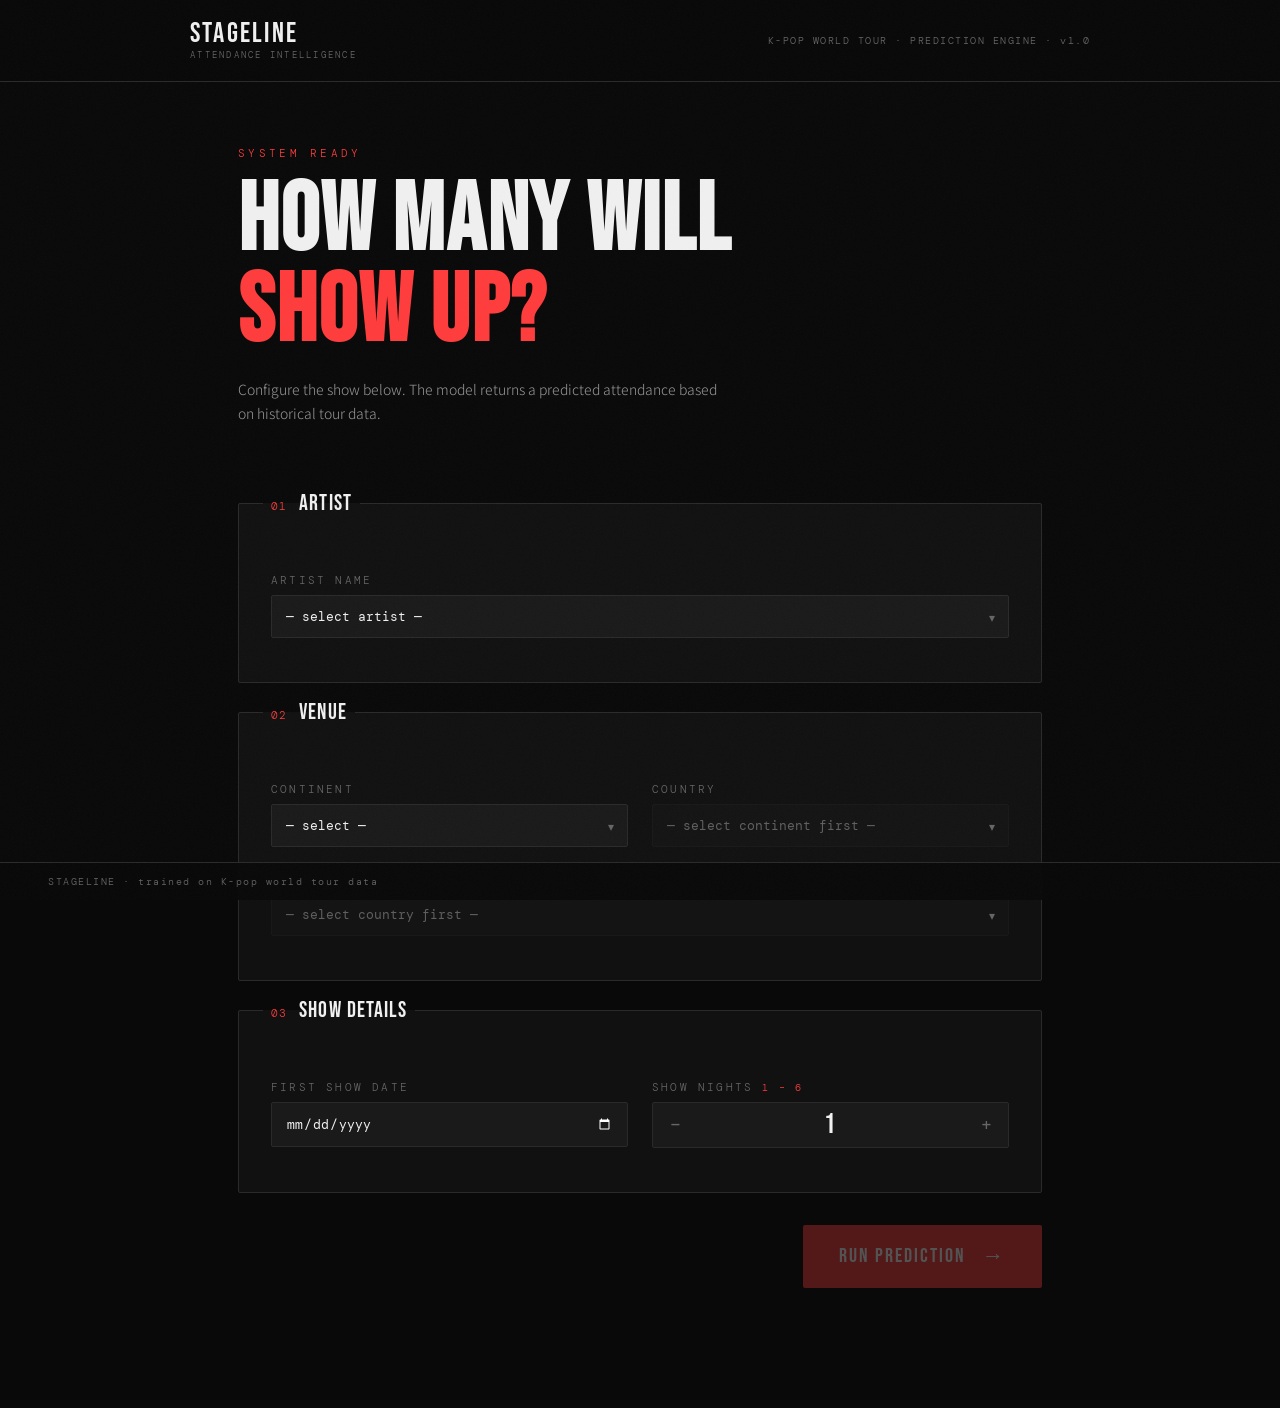
==== frontend/index.html @ 8417b803 "adds a basic fronted and makes the api work" ====
<!DOCTYPE html>
<html lang="en">
<head>
  <meta charset="UTF-8" >
  <meta name="viewport" content="width=device-width, initial-scale=1.0" >

  <title>STAGELINE — Attendance Intelligence</title>

  <link rel="preconnect" href="https://fonts.googleapis.com" >
  <link rel="preconnect" href="https://fonts.gstatic.com" crossorigin >
  <link href="https://fonts.googleapis.com/css2?family=Bebas+Neue&family=DM+Mono:ital,wght@0,300;0,400;0,500;1,300&family=Noto+Sans+KR:wght@300;400;700&display=swap" rel="stylesheet" >

  <link rel="stylesheet" href="style.css" >
  <script src="app.js" defer></script>
</head>
<body>

  <div class="noise"></div>

  <header>
    <div class="header-inner">
      <div class="wordmark">
        <span class="wordmark-main">STAGELINE</span>
        <span class="wordmark-sub">attendance intelligence</span>
      </div>
      <div class="header-tag">K-POP WORLD TOUR · PREDICTION ENGINE · v1.0</div>
    </div>
  </header>

  <main>
    <section class="hero">
      <div class="hero-label">SYSTEM READY</div>
      <h1 class="hero-title">How many will<br><em>show up?</em></h1>
      <p class="hero-sub">Configure the show below. The model returns a predicted attendance based on historical tour data.</p>
    </section>

    <form id="prediction-form" autocomplete="off">

      <!-- ── ARTIST ──────────────────────────────────────────────────── -->
      <fieldset class="card" id="card-artist">
        <legend>
          <span class="legend-num">01</span>
          <span class="legend-text">Artist</span>
        </legend>

        <div class="field-row">
          <div class="field full">
            <label for="artist_name">Artist name</label>
            <div class="select-wrap">
              <select id="artist_name" name="artist_name" required>
                <option value="">— select artist —</option>
              </select>
            </div>
          </div>
        </div>

        <div class="field-row artist-meta" id="artist-meta" aria-hidden="true">
          <div class="meta-pill" id="meta-gender"></div>
          <div class="meta-pill" id="meta-members"></div>
          <div class="meta-pill" id="meta-generation"></div>
          <div class="meta-pill" id="meta-company"></div>
          <div class="meta-pill" id="meta-debut"></div>
        </div>
      </fieldset>

      <!-- ── VENUE ───────────────────────────────────────────────────── -->
      <fieldset class="card" id="card-venue">
        <legend>
          <span class="legend-num">02</span>
          <span class="legend-text">Venue</span>
        </legend>

        <div class="field-row">
          <div class="field">
            <label for="continent">Continent</label>
            <div class="select-wrap">
              <select id="continent" name="continent" required>
                <option value="">— select —</option>
              </select>
            </div>
          </div>
          <div class="field">
            <label for="country">Country</label>
            <div class="select-wrap">
              <select id="country" name="country" required disabled>
                <option value="">— select continent first —</option>
              </select>
            </div>
          </div>
        </div>

        <div class="field-row">
          <div class="field full">
            <label for="venue_name">Venue</label>
            <div class="select-wrap">
              <select id="venue_name" name="venue_name" required disabled>
                <option value="">— select country first —</option>
              </select>
            </div>
          </div>
        </div>

        <div class="field-row venue-meta" id="venue-meta" aria-hidden="true">
          <div class="meta-pill" id="meta-venue-type"></div>
          <div class="meta-pill capacity-pill" id="meta-capacity"></div>
          <div class="meta-pill" id="meta-city"></div>
        </div>
      </fieldset>

      <!-- ── SHOW ────────────────────────────────────────────────────── -->
      <fieldset class="card" id="card-show">
        <legend>
          <span class="legend-num">03</span>
          <span class="legend-text">Show details</span>
        </legend>

        <div class="field-row">
          <div class="field">
            <label for="show_date">First show date</label>
            <input type="date" id="show_date" name="show_date" required >
          </div>
          <div class="field">
            <label for="show_nights">Show nights <span class="range-hint">1 – 6</span></label>
            <div class="nights-wrap">
              <button type="button" class="night-btn" id="nights-dec" aria-label="decrease">−</button>
              <span id="nights-display">1</span>
              <button type="button" class="night-btn" id="nights-inc" aria-label="increase">+</button>
              <input type="hidden" id="show_nights" name="show_nights" value="1" >
            </div>
          </div>
        </div>

        <div class="field-row date-meta" id="date-meta" aria-hidden="true">
          <div class="meta-pill" id="meta-years-debut"></div>
          <div class="meta-pill" id="meta-age-bucket"></div>
        </div>
      </fieldset>

      <!-- ── SUBMIT ──────────────────────────────────────────────────── -->
      <div class="submit-row">
        <button type="submit" id="submit-btn" class="submit-btn" disabled>
          <span class="submit-label">RUN PREDICTION</span>
          <span class="submit-arrow">→</span>
        </button>
      </div>

    </form>

    <!-- ── RESULT ──────────────────────────────────────────────────────── -->
    <section id="result-section" class="result-section" aria-live="polite" hidden>
      <div class="result-card">
        <div class="result-label">PREDICTED ATTENDANCE</div>
        <div class="result-number" id="result-number">—</div>
        <div class="result-context" id="result-context"></div>
        <button type="button" class="reset-btn" id="reset-btn">← NEW PREDICTION</button>
      </div>
    </section>

  </main>

  <footer>
    <span>STAGELINE · trained on K-pop world tour data</span>
    <span id="footer-model"></span>
  </footer>
</body>
</html>
---- frontend/style.css ----
/* ── Reset & root ─────────────────────────────────────────────────────────── */
*, *::before, *::after { box-sizing: border-box; margin: 0; padding: 0; }

:root {
  --bg:         #090909;
  --surface:    #111111;
  --surface-2:  #1a1a1a;
  --border:     #2a2a2a;
  --border-hot: #ff3c3c;
  --accent:     #ff3c3c;
  --accent-dim: rgba(255, 60, 60, 0.12);
  --text:       #f0f0f0;
  --text-muted: #666;
  --text-dim:   #999;
  --mono:       'DM Mono', monospace;
  --display:    'Bebas Neue', sans-serif;
  --body:       'Noto Sans KR', sans-serif;
  --radius:     2px;
  --gap:        24px;
}

html { font-size: 16px; }

body {
  background: var(--bg);
  color: var(--text);
  font-family: var(--body);
  font-weight: 300;
  min-height: 100vh;
  overflow-x: hidden;
}

/* ── Noise overlay ────────────────────────────────────────────────────────── */
.noise {
  pointer-events: none;
  position: fixed;
  inset: 0;
  z-index: 999;
  opacity: 0.03;
  background-image: url("data:image/svg+xml,%3Csvg viewBox='0 0 256 256' xmlns='http://www.w3.org/2000/svg'%3E%3Cfilter id='noise'%3E%3CfeTurbulence type='fractalNoise' baseFrequency='0.9' numOctaves='4' stitchTiles='stitch'/%3E%3C/filter%3E%3Crect width='100%25' height='100%25' filter='url(%23noise)'/%3E%3C/svg%3E");
  background-size: 200px;
}

/* ── Header ───────────────────────────────────────────────────────────────── */
header {
  border-bottom: 1px solid var(--border);
  padding: 20px 48px;
  position: sticky;
  top: 0;
  background: rgba(9,9,9,0.92);
  backdrop-filter: blur(12px);
  z-index: 100;
  animation: fadeDown 0.6s ease both;
}

.header-inner {
  max-width: 900px;
  margin: 0 auto;
  display: flex;
  align-items: center;
  justify-content: space-between;
}

.wordmark { display: flex; flex-direction: column; gap: 1px; }

.wordmark-main {
  font-family: var(--display);
  font-size: 28px;
  letter-spacing: 0.08em;
  line-height: 1;
  color: var(--text);
}

.wordmark-sub {
  font-family: var(--mono);
  font-size: 9px;
  letter-spacing: 0.25em;
  color: var(--text-muted);
  text-transform: uppercase;
}

.header-tag {
  font-family: var(--mono);
  font-size: 10px;
  letter-spacing: 0.15em;
  color: var(--text-muted);
}

/* ── Main layout ──────────────────────────────────────────────────────────── */
main {
  max-width: 900px;
  margin: 0 auto;
  padding: 64px 48px 120px;
}

/* ── Hero ─────────────────────────────────────────────────────────────────── */
.hero {
  margin-bottom: 64px;
  animation: fadeUp 0.7s 0.1s ease both;
}

.hero-label {
  font-family: var(--mono);
  font-size: 11px;
  letter-spacing: 0.3em;
  color: var(--accent);
  margin-bottom: 16px;
}

.hero-title {
  font-family: var(--display);
  font-size: clamp(56px, 8vw, 96px);
  line-height: 0.95;
  letter-spacing: 0.02em;
  margin-bottom: 20px;
}

.hero-title em {
  font-style: normal;
  color: var(--accent);
}

.hero-sub {
  font-size: 14px;
  color: var(--text-dim);
  max-width: 480px;
  line-height: 1.7;
  font-weight: 300;
}

/* ── Cards / fieldsets ────────────────────────────────────────────────────── */
fieldset {
  border: 1px solid var(--border);
  border-radius: var(--radius);
  padding: 32px 32px 28px;
  margin-bottom: 16px;
  background: var(--surface);
  position: relative;
  transition: border-color 0.2s;
}

fieldset:focus-within {
  border-color: #333;
}

legend {
  display: flex;
  align-items: baseline;
  gap: 12px;
  padding: 0 8px;
  margin-left: -8px;
}

.legend-num {
  font-family: var(--mono);
  font-size: 11px;
  color: var(--accent);
  letter-spacing: 0.1em;
}

.legend-text {
  font-family: var(--display);
  font-size: 22px;
  letter-spacing: 0.05em;
  color: var(--text);
}

/* Animation stagger for cards */
#card-artist { animation: fadeUp 0.7s 0.2s ease both; }
#card-venue  { animation: fadeUp 0.7s 0.3s ease both; }
#card-show   { animation: fadeUp 0.7s 0.4s ease both; }

/* ── Field rows ───────────────────────────────────────────────────────────── */
.field-row {
  display: flex;
  gap: var(--gap);
  margin-top: 24px;
}

.field {
  display: flex;
  flex-direction: column;
  gap: 8px;
  flex: 1;
}

.field.full { flex: 1 1 100%; }

label {
  font-family: var(--mono);
  font-size: 11px;
  letter-spacing: 0.2em;
  color: var(--text-muted);
  text-transform: uppercase;
}

.range-hint {
  color: var(--border-hot);
  font-size: 10px;
}

/* ── Selects ──────────────────────────────────────────────────────────────── */
.select-wrap { position: relative; }

.select-wrap::after {
  content: '▾';
  position: absolute;
  right: 14px;
  top: 50%;
  transform: translateY(-50%);
  color: var(--text-muted);
  pointer-events: none;
  font-size: 12px;
}

select {
  width: 100%;
  appearance: none;
  background: var(--surface-2);
  border: 1px solid var(--border);
  border-radius: var(--radius);
  color: var(--text);
  font-family: var(--mono);
  font-size: 13px;
  padding: 12px 40px 12px 14px;
  cursor: pointer;
  transition: border-color 0.15s, background 0.15s;
  outline: none;
}

select:focus {
  border-color: var(--accent);
  background: #161616;
}

select:disabled {
  opacity: 0.35;
  cursor: not-allowed;
}

select option { background: #1a1a1a; }

/* ── Date input ───────────────────────────────────────────────────────────── */
input[type="date"] {
  width: 100%;
  background: var(--surface-2);
  border: 1px solid var(--border);
  border-radius: var(--radius);
  color: var(--text);
  font-family: var(--mono);
  font-size: 13px;
  padding: 12px 14px;
  outline: none;
  transition: border-color 0.15s;
  color-scheme: dark;
}

input[type="date"]:focus { border-color: var(--accent); }

/* ── Nights stepper ───────────────────────────────────────────────────────── */
.nights-wrap {
  display: flex;
  align-items: center;
  gap: 0;
  border: 1px solid var(--border);
  border-radius: var(--radius);
  overflow: hidden;
  background: var(--surface-2);
}

.night-btn {
  background: none;
  border: none;
  color: var(--text-muted);
  font-size: 18px;
  width: 44px;
  height: 44px;
  cursor: pointer;
  transition: background 0.15s, color 0.15s;
  font-family: var(--mono);
  display: flex;
  align-items: center;
  justify-content: center;
}

.night-btn:hover {
  background: var(--accent-dim);
  color: var(--accent);
}

#nights-display {
  flex: 1;
  text-align: center;
  font-family: var(--display);
  font-size: 28px;
  color: var(--text);
  letter-spacing: 0.05em;
  line-height: 44px;
  user-select: none;
}

/* ── Meta pills ───────────────────────────────────────────────────────────── */
.artist-meta, .venue-meta, .date-meta {
  flex-wrap: wrap;
  gap: 8px;
  margin-top: 16px;
  opacity: 0;
  transform: translateY(4px);
  transition: opacity 0.3s, transform 0.3s;
}

.artist-meta.visible,
.venue-meta.visible,
.date-meta.visible {
  opacity: 1;
  transform: translateY(0);
}

.meta-pill {
  font-family: var(--mono);
  font-size: 11px;
  letter-spacing: 0.1em;
  color: var(--text-dim);
  background: var(--surface-2);
  border: 1px solid var(--border);
  border-radius: 2px;
  padding: 4px 10px;
  white-space: nowrap;
}

.meta-pill:empty { display: none; }

.capacity-pill {
  color: var(--accent);
  border-color: rgba(255,60,60,0.3);
  background: var(--accent-dim);
}

/* ── Submit button ────────────────────────────────────────────────────────── */
.submit-row {
  display: flex;
  justify-content: flex-end;
  margin-top: 32px;
  animation: fadeUp 0.7s 0.5s ease both;
}

.submit-btn {
  display: flex;
  align-items: center;
  gap: 16px;
  background: var(--accent);
  color: #fff;
  border: none;
  border-radius: var(--radius);
  padding: 18px 36px;
  cursor: pointer;
  font-family: var(--display);
  font-size: 20px;
  letter-spacing: 0.1em;
  transition: background 0.15s, transform 0.1s, opacity 0.2s;
  position: relative;
  overflow: hidden;
}

.submit-btn::before {
  content: '';
  position: absolute;
  inset: 0;
  background: rgba(255,255,255,0.08);
  opacity: 0;
  transition: opacity 0.15s;
}

.submit-btn:hover:not(:disabled)::before { opacity: 1; }
.submit-btn:active:not(:disabled) { transform: scale(0.98); }

.submit-btn:disabled {
  opacity: 0.3;
  cursor: not-allowed;
}

.submit-arrow {
  font-size: 22px;
  transition: transform 0.2s;
}

.submit-btn:hover:not(:disabled) .submit-arrow {
  transform: translateX(4px);
}

.submit-btn.loading .submit-label { opacity: 0.6; }
.submit-btn.loading .submit-arrow { animation: spin 0.8s linear infinite; }

/* ── Result section ───────────────────────────────────────────────────────── */
.result-section {
  margin-top: 48px;
}

.result-section[hidden] { display: none; }

.result-card {
  border: 1px solid var(--accent);
  background: var(--accent-dim);
  border-radius: var(--radius);
  padding: 48px;
  display: flex;
  flex-direction: column;
  align-items: center;
  gap: 12px;
  animation: resultIn 0.5s cubic-bezier(0.22, 1, 0.36, 1) both;
}

.result-label {
  font-family: var(--mono);
  font-size: 11px;
  letter-spacing: 0.3em;
  color: var(--accent);
}

.result-number {
  font-family: var(--display);
  font-size: clamp(72px, 12vw, 120px);
  line-height: 1;
  letter-spacing: 0.02em;
  color: var(--text);
}

.result-context {
  font-family: var(--mono);
  font-size: 12px;
  color: var(--text-muted);
  letter-spacing: 0.1em;
}

.reset-btn {
  margin-top: 24px;
  background: none;
  border: 1px solid var(--border);
  color: var(--text-muted);
  font-family: var(--mono);
  font-size: 11px;
  letter-spacing: 0.2em;
  padding: 10px 20px;
  cursor: pointer;
  border-radius: var(--radius);
  transition: border-color 0.15s, color 0.15s;
}

.reset-btn:hover {
  border-color: var(--text-dim);
  color: var(--text);
}

/* ── Footer ───────────────────────────────────────────────────────────────── */
footer {
  position: fixed;
  bottom: 0;
  left: 0;
  right: 0;
  border-top: 1px solid var(--border);
  background: rgba(9,9,9,0.92);
  backdrop-filter: blur(12px);
  padding: 12px 48px;
  display: flex;
  justify-content: space-between;
  align-items: center;
  font-family: var(--mono);
  font-size: 10px;
  letter-spacing: 0.15em;
  color: var(--text-muted);
}

/* ── Keyframes ────────────────────────────────────────────────────────────── */
@keyframes fadeUp {
  from { opacity: 0; transform: translateY(16px); }
  to   { opacity: 1; transform: translateY(0); }
}

@keyframes fadeDown {
  from { opacity: 0; transform: translateY(-8px); }
  to   { opacity: 1; transform: translateY(0); }
}

@keyframes resultIn {
  from { opacity: 0; transform: scale(0.97) translateY(8px); }
  to   { opacity: 1; transform: scale(1) translateY(0); }
}

@keyframes spin {
  from { transform: rotate(0deg); }
  to   { transform: rotate(360deg); }
}

/* ── Responsive ───────────────────────────────────────────────────────────── */
@media (max-width: 640px) {
  header, main, footer { padding-left: 20px; padding-right: 20px; }
  main { padding-top: 40px; }
  .field-row { flex-direction: column; }
  fieldset { padding: 24px 20px 20px; }
  .result-card { padding: 32px 24px; }
  .hero-title { font-size: 48px; }
}
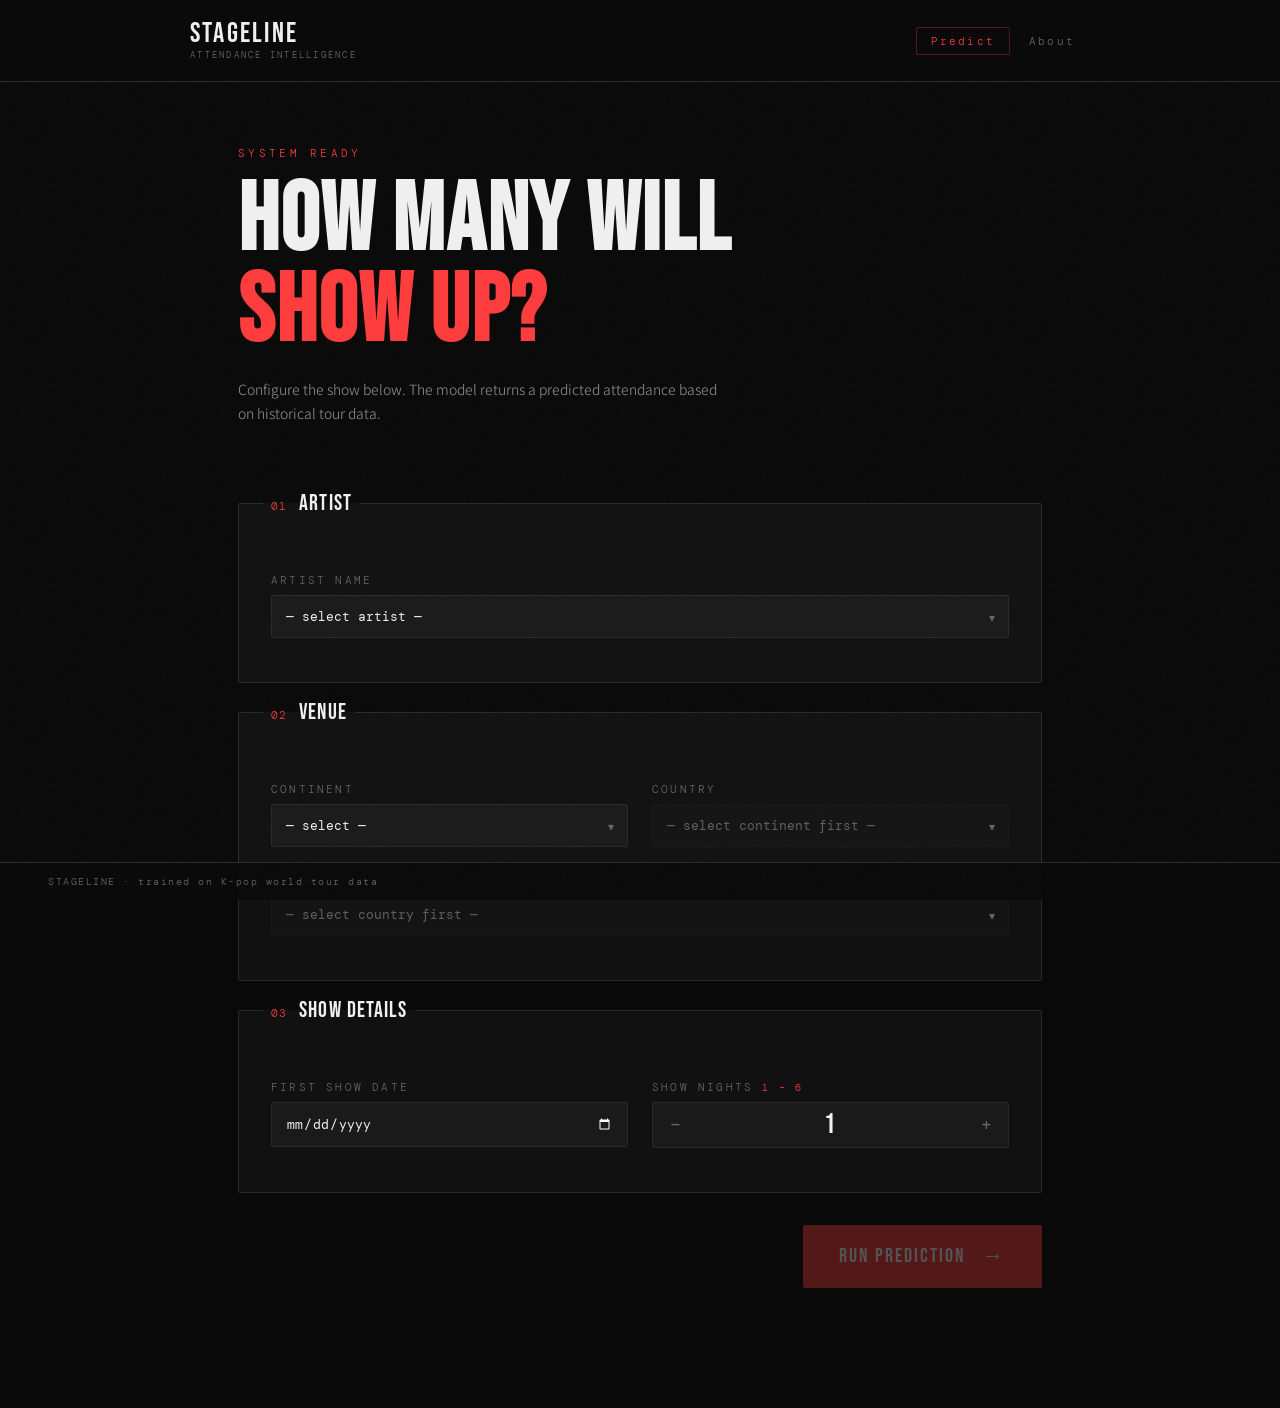
==== commit 21f5cc1d: "adds an about page explaning how the model works" ====
--- a/frontend/index.html
+++ b/frontend/index.html
@@ -23,7 +23,10 @@
         <span class="wordmark-main">STAGELINE</span>
         <span class="wordmark-sub">attendance intelligence</span>
       </div>
-      <div class="header-tag">K-POP WORLD TOUR · PREDICTION ENGINE · v1.0</div>
+      <nav class="header-nav">
+        <a href="index.html" class="nav-link nav-link--active">Predict</a>
+        <a href="about.html" class="nav-link">About</a>
+      </nav>
     </div>
   </header>
 
--- a/frontend/style.css
+++ b/frontend/style.css
@@ -499,4 +499,203 @@
   fieldset { padding: 24px 20px 20px; }
   .result-card { padding: 32px 24px; }
   .hero-title { font-size: 48px; }
+}
+
+/* ── Nav ──────────────────────────────────────────────────────────────────── */
+.header-nav {
+  display: flex;
+  gap: 4px;
+}
+
+.nav-link {
+  font-family: var(--mono);
+  font-size: 11px;
+  letter-spacing: 0.2em;
+  text-decoration: none;
+  color: var(--text-muted);
+  padding: 6px 14px;
+  border: 1px solid transparent;
+  border-radius: var(--radius);
+  transition: color 0.15s, border-color 0.15s;
+}
+
+.nav-link:hover { color: var(--text); border-color: var(--border); }
+.nav-link--active { color: var(--accent); border-color: rgba(255,60,60,0.3); }
+
+/* ── About page ───────────────────────────────────────────────────────────── */
+.about-hero { margin-bottom: 72px; }
+
+.about-section {
+  margin-bottom: 64px;
+  animation: fadeUp 0.7s ease both;
+}
+
+.about-section:nth-child(2) { animation-delay: 0.15s; }
+.about-section:nth-child(3) { animation-delay: 0.25s; }
+.about-section:nth-child(4) { animation-delay: 0.35s; }
+.about-section:nth-child(5) { animation-delay: 0.45s; }
+
+.about-section-label {
+  font-family: var(--mono);
+  font-size: 10px;
+  letter-spacing: 0.35em;
+  color: var(--accent);
+  margin-bottom: 20px;
+}
+
+.about-section h2 {
+  font-family: var(--display);
+  font-size: 36px;
+  letter-spacing: 0.04em;
+  margin-bottom: 16px;
+  line-height: 1;
+}
+
+.about-section p {
+  font-size: 14px;
+  line-height: 1.8;
+  color: var(--text-dim);
+  max-width: 620px;
+  font-weight: 300;
+}
+
+.about-section p + p { margin-top: 12px; }
+
+/* ── Pipeline steps ───────────────────────────────────────────────────────── */
+.pipeline {
+  display: flex;
+  flex-direction: column;
+  gap: 0;
+  margin-top: 24px;
+  border: 1px solid var(--border);
+  border-radius: var(--radius);
+  overflow: hidden;
+}
+
+.pipeline-step {
+  display: flex;
+  align-items: flex-start;
+  gap: 24px;
+  padding: 20px 24px;
+  border-bottom: 1px solid var(--border);
+  background: var(--surface);
+  transition: background 0.15s;
+}
+
+.pipeline-step:last-child { border-bottom: none; }
+.pipeline-step:hover { background: var(--surface-2); }
+
+.step-num {
+  font-family: var(--display);
+  font-size: 32px;
+  color: var(--accent);
+  line-height: 1;
+  min-width: 36px;
+  opacity: 0.5;
+}
+
+.step-body {}
+
+.step-title {
+  font-family: var(--mono);
+  font-size: 12px;
+  letter-spacing: 0.15em;
+  color: var(--text);
+  margin-bottom: 4px;
+}
+
+.step-desc {
+  font-size: 13px;
+  color: var(--text-muted);
+  line-height: 1.6;
+  font-weight: 300;
+}
+
+/* ── Metrics table ────────────────────────────────────────────────────────── */
+.metrics-block {
+  margin-top: 24px;
+  border: 1px solid var(--border);
+  border-radius: var(--radius);
+  overflow: hidden;
+  background: var(--surface);
+}
+
+.metrics-row {
+  display: grid;
+  grid-template-columns: 1fr 1fr 1fr;
+  border-bottom: 1px solid var(--border);
+}
+
+.metrics-row:last-child { border-bottom: none; }
+
+.metrics-row.header { background: var(--surface-2); }
+
+.metrics-cell {
+  padding: 16px 24px;
+  font-family: var(--mono);
+  font-size: 12px;
+  letter-spacing: 0.08em;
+  color: var(--text-muted);
+  border-right: 1px solid var(--border);
+}
+
+.metrics-cell:last-child { border-right: none; }
+.metrics-row.header .metrics-cell { font-size: 10px; letter-spacing: 0.2em; color: var(--text-muted); }
+
+.metrics-cell.val {
+  font-size: 22px;
+  font-family: var(--display);
+  letter-spacing: 0.05em;
+  color: var(--text);
+}
+
+.metrics-cell.val.good { color: var(--accent); }
+
+/* ── Caveat / warning block ───────────────────────────────────────────────── */
+.caveat {
+  margin-top: 24px;
+  padding: 20px 24px;
+  border: 1px solid #3a2a00;
+  background: rgba(255, 180, 0, 0.04);
+  border-radius: var(--radius);
+}
+
+.caveat-label {
+  font-family: var(--mono);
+  font-size: 10px;
+  letter-spacing: 0.25em;
+  color: #ffb400;
+  margin-bottom: 8px;
+}
+
+.caveat p {
+  font-size: 13px;
+  color: var(--text-muted);
+  line-height: 1.7;
+  max-width: none;
+}
+
+/* ── Feature tags ─────────────────────────────────────────────────────────── */
+.feature-grid {
+  display: flex;
+  flex-wrap: wrap;
+  gap: 8px;
+  margin-top: 20px;
+}
+
+.feature-tag {
+  font-family: var(--mono);
+  font-size: 11px;
+  letter-spacing: 0.1em;
+  color: var(--text-dim);
+  background: var(--surface);
+  border: 1px solid var(--border);
+  border-radius: var(--radius);
+  padding: 6px 12px;
+}
+
+.feature-tag.computed {
+  color: var(--accent);
+  border-color: rgba(255,60,60,0.3);
+  background: var(--accent-dim);
 }
